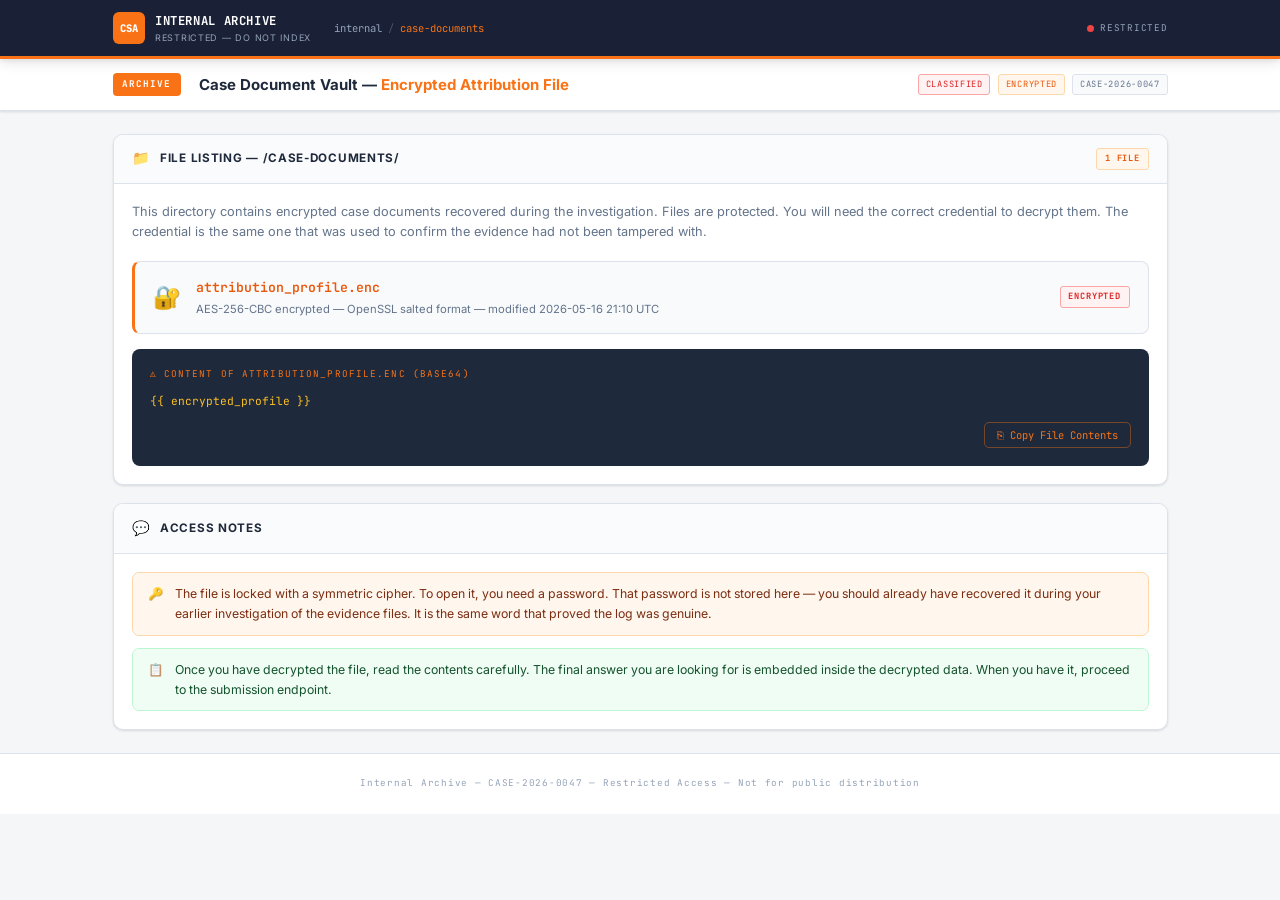
==== templates/threat_intel_archive.html @ a0a6382c "init" ====
<!DOCTYPE html>
<html lang="en">
<head>
  <meta charset="UTF-8"/>
  <meta name="viewport" content="width=device-width,initial-scale=1.0"/>
  <title>Internal Archive — Restricted Access</title>
  <meta name="description" content="Internal document archive. Authorised access only."/>
  <meta name="robots" content="noindex, nofollow"/>
  <!-- This file is encrypted. The password is the same secret used to verify the audit log integrity. -->
  <link rel="preconnect" href="https://fonts.googleapis.com"/>
  <link href="https://fonts.googleapis.com/css2?family=JetBrains+Mono:wght@400;500;700&family=Inter:wght@400;500;600&display=swap" rel="stylesheet"/>
  <link rel="stylesheet" href="/static/style.css"/>
</head>
<body>
<nav class="navbar">
  <div class="navbar-inner">
    <a class="nav-brand" href="/">
      <div class="nav-brand-icon">CSA</div>
      <div>
        <div class="nav-brand-text">INTERNAL ARCHIVE</div>
        <div class="nav-brand-sub">RESTRICTED — DO NOT INDEX</div>
      </div>
    </a>
    <div class="nav-breadcrumb">
      <span style="color:#94a3b8">internal</span>
      <span class="nav-sep">/</span>
      <span class="nav-cur">case-documents</span>
    </div>
    <div class="nav-status-bar">
      <div class="nav-stat"><span class="dot dot-r"></span>RESTRICTED</div>
    </div>
  </div>
</nav>

<div class="case-banner">
  <div class="case-banner-inner">
    <span class="case-badge">ARCHIVE</span>
    <div class="case-title">Case Document Vault — <span>Encrypted Attribution File</span></div>
    <div class="case-meta-chips">
      <span class="chip chip-red">CLASSIFIED</span>
      <span class="chip chip-orange">ENCRYPTED</span>
      <span class="chip chip-gray">CASE-2026-0047</span>
    </div>
  </div>
</div>

<main class="container">

  <section class="card">
    <div class="card-header">
      <span class="card-header-icon">📁</span>
      <span class="card-header-title">File Listing — /case-documents/</span>
      <span class="badge badge-orange">1 FILE</span>
    </div>
    <div class="card-body">
      <p style="font-size:.85rem;color:var(--text-d);margin-bottom:1.2rem;">
        This directory contains encrypted case documents recovered during the investigation.
        Files are protected. You will need the correct credential to decrypt them.
        The credential is the same one that was used to confirm the evidence had not been tampered with.
      </p>

      <!-- File entry -->
      <div style="background:#f8fafc;border:1px solid var(--border);border-left:3px solid var(--orange);border-radius:8px;padding:1rem 1.2rem;margin-bottom:1rem">
        <div style="display:flex;align-items:center;gap:1rem">
          <span style="font-size:1.5rem">🔐</span>
          <div style="flex:1">
            <div style="font-family:'JetBrains Mono',monospace;font-size:.88rem;font-weight:600;color:var(--orange-d)">attribution_profile.enc</div>
            <div style="font-size:.75rem;color:var(--text-d);margin-top:.15rem">AES-256-CBC encrypted — OpenSSL salted format — modified 2026-05-16 21:10 UTC</div>
          </div>
          <span class="badge badge-red">ENCRYPTED</span>
        </div>
      </div>

      <!-- Encrypted blob -->
      <div style="background:#1e293b;border-radius:8px;padding:1.2rem;margin-top:.5rem">
        <div style="font-family:'JetBrains Mono',monospace;font-size:.62rem;letter-spacing:.12em;text-transform:uppercase;color:var(--orange);margin-bottom:.7rem">
          ⚠ CONTENT OF attribution_profile.enc (BASE64)
        </div>
        <pre id="enc-blob" style="font-family:'JetBrains Mono',monospace;font-size:.75rem;color:#fbbf24;word-break:break-all;white-space:pre-wrap;line-height:1.7">{{ encrypted_profile }}</pre>
        <div style="display:flex;justify-content:flex-end;margin-top:.7rem">
          <button onclick="copyBlob()" id="copy-btn"
            style="background:transparent;border:1px solid rgba(249,115,22,.4);color:var(--orange);font-family:'JetBrains Mono',monospace;font-size:.7rem;padding:.35rem .8rem;border-radius:5px;cursor:pointer">
            ⎘ Copy File Contents
          </button>
        </div>
      </div>
    </div>
  </section>

  <section class="card">
    <div class="card-header">
      <span class="card-header-icon">💬</span>
      <span class="card-header-title">Access Notes</span>
    </div>
    <div class="card-body">
      <div style="display:flex;flex-direction:column;gap:.8rem">
        <div style="display:flex;gap:.8rem;padding:.75rem 1rem;background:#fff7ed;border:1px solid #fed7aa;border-radius:7px;font-size:.82rem">
          <span style="flex-shrink:0">🔑</span>
          <span style="color:#7c2d12">
            The file is locked with a symmetric cipher. To open it, you need a password.
            That password is not stored here — you should already have recovered it during your earlier investigation of the evidence files.
            It is the same word that proved the log was genuine.
          </span>
        </div>
        <div style="display:flex;gap:.8rem;padding:.75rem 1rem;background:#f0fdf4;border:1px solid #bbf7d0;border-radius:7px;font-size:.82rem">
          <span style="flex-shrink:0">📋</span>
          <span style="color:#14532d">
            Once you have decrypted the file, read the contents carefully.
            The final answer you are looking for is embedded inside the decrypted data.
            When you have it, proceed to the submission endpoint.
          </span>
        </div>
      </div>
    </div>
  </section>

</main>

<footer class="footer">
  Internal Archive &mdash; CASE-2026-0047 &mdash; Restricted Access &mdash; Not for public distribution
</footer>

<script>
  function copyBlob(){
    navigator.clipboard.writeText(document.getElementById('enc-blob').textContent.trim()).then(()=>{
      const b=document.getElementById('copy-btn');
      b.textContent='✓ Copied';
      setTimeout(()=>b.textContent='⎘ Copy File Contents',2000);
    });
  }
</script>
</body>
</html>
---- static/style.css ----
/* Operation Ghost Logs — Formal White + Orange Theme */
*,*::before,*::after{box-sizing:border-box;margin:0;padding:0}

:root{
  --bg:#f4f6f8;--bg-card:#ffffff;--bg-nav:#1a2035;
  --border:#dde3ec;--border-dark:#c5cdd9;
  --text:#1e293b;--text-d:#64748b;--text-light:#94a3b8;
  --orange:#f97316;--orange-d:#ea580c;--orange-bg:#fff7ed;--orange-border:#fed7aa;
  --blue:#1a2035;--blue-light:#2d3a55;
  --red:#dc2626;--red-bg:#fef2f2;
  --green:#16a34a;--green-bg:#f0fdf4;
  --shadow:0 1px 3px rgba(0,0,0,.08),0 1px 2px rgba(0,0,0,.05);
  --shadow-md:0 4px 12px rgba(0,0,0,.1),0 2px 4px rgba(0,0,0,.06);
  --mono:'JetBrains Mono',monospace;--sans:'Inter',sans-serif;
}

html{scroll-behavior:smooth;font-size:15px}
body{background:var(--bg);color:var(--text);font-family:var(--sans);min-height:100vh;line-height:1.6}

/* NAVBAR */
.navbar{background:var(--bg-nav);border-bottom:3px solid var(--orange);box-shadow:var(--shadow-md);position:sticky;top:0;z-index:200}
.navbar-inner{max-width:1100px;margin:0 auto;display:flex;align-items:center;height:56px;padding:0 1.5rem;gap:1.5rem}
.nav-brand{display:flex;align-items:center;gap:.7rem;text-decoration:none}
.nav-brand-icon{width:32px;height:32px;background:var(--orange);border-radius:6px;display:flex;align-items:center;justify-content:center;font-family:var(--mono);font-size:.7rem;font-weight:800;color:#fff;flex-shrink:0}
.nav-brand-text{font-family:var(--mono);font-size:.82rem;font-weight:700;color:#fff;letter-spacing:.05em}
.nav-brand-sub{font-size:.6rem;color:#94a3b8;letter-spacing:.08em}
.nav-breadcrumb{display:flex;align-items:center;gap:.4rem;font-family:var(--mono);font-size:.7rem;color:#94a3b8;flex:1}
.nav-sep{color:#4b5563}
.nav-cur{color:var(--orange)}
.nav-status-bar{display:flex;align-items:center;gap:1rem}
.nav-stat{display:flex;align-items:center;gap:.4rem;font-family:var(--mono);font-size:.62rem;color:#94a3b8;letter-spacing:.08em;white-space:nowrap}
.dot{width:7px;height:7px;border-radius:50%;flex-shrink:0}
.dot-g{background:#22c55e;animation:blink 2s infinite}
.dot-r{background:#ef4444;animation:blink 1s infinite}
@keyframes blink{0%,100%{opacity:1}50%{opacity:.2}}

/* CASE BANNER */
.case-banner{background:#fff;border-bottom:1px solid var(--border);box-shadow:var(--shadow)}
.case-banner-inner{max-width:1100px;margin:0 auto;padding:.9rem 1.5rem;display:flex;align-items:center;gap:1.2rem;flex-wrap:wrap}
.case-badge{background:var(--orange);color:#fff;font-family:var(--mono);font-size:.62rem;font-weight:700;padding:.25rem .65rem;border-radius:4px;letter-spacing:.1em;white-space:nowrap}
.case-badge-outline{background:transparent;color:var(--orange);border:1px solid var(--orange);font-family:var(--mono);font-size:.62rem;font-weight:700;padding:.25rem .65rem;border-radius:4px;letter-spacing:.1em;white-space:nowrap}
.case-title{font-size:1rem;font-weight:700;color:var(--text);flex:1}
.case-title span{color:var(--orange)}
.case-meta-chips{display:flex;gap:.5rem;flex-wrap:wrap}
.chip{font-family:var(--mono);font-size:.58rem;padding:.15rem .45rem;border-radius:3px;border:1px solid;letter-spacing:.08em}
.chip-red{background:var(--red-bg);color:var(--red);border-color:#fca5a5}
.chip-orange{background:var(--orange-bg);color:var(--orange-d);border-color:var(--orange-border)}
.chip-blue{background:#eff6ff;color:#1d4ed8;border-color:#bfdbfe}
.chip-gray{background:#f8fafc;color:var(--text-d);border-color:var(--border)}

/* MAIN */
.container{max-width:1100px;margin:0 auto;padding:1.5rem;display:flex;flex-direction:column;gap:1.2rem}

/* CARDS */
.card{background:var(--bg-card);border:1px solid var(--border);border-radius:10px;box-shadow:var(--shadow);overflow:hidden}
.card-header{display:flex;align-items:center;gap:.7rem;padding:.85rem 1.2rem;border-bottom:1px solid var(--border);background:#fafbfc}
.card-header-icon{font-size:.95rem;flex-shrink:0}
.card-header-title{font-size:.78rem;font-weight:700;letter-spacing:.06em;text-transform:uppercase;color:var(--text);flex:1}
.card-body{padding:1.2rem}

/* BADGES */
.badge{font-family:var(--mono);font-size:.58rem;font-weight:700;letter-spacing:.1em;padding:.2rem .5rem;border-radius:3px;text-transform:uppercase}
.badge-red{background:var(--red-bg);color:var(--red);border:1px solid #fca5a5}
.badge-orange{background:var(--orange-bg);color:var(--orange-d);border:1px solid var(--orange-border)}
.badge-blue{background:#eff6ff;color:#1d4ed8;border:1px solid #bfdbfe}
.badge-green{background:var(--green-bg);color:var(--green);border:1px solid #bbf7d0}
.badge-gray{background:#f8fafc;color:var(--text-d);border:1px solid var(--border)}

/* TIMELINE */
.timeline{display:flex;flex-direction:column;gap:0;position:relative}
.timeline::before{content:'';position:absolute;left:71px;top:8px;bottom:8px;width:1px;background:var(--border)}
.tl-item{display:flex;align-items:flex-start;gap:1rem;padding:.8rem 0;border-bottom:1px solid #f1f5f9}
.tl-item:last-child{border-bottom:none}
.tl-left{text-align:right;width:60px;flex-shrink:0}
.tl-time{font-family:var(--mono);font-size:.62rem;color:var(--text-light);display:block}
.tl-dot-wrap{display:flex;justify-content:flex-end;padding-top:.35rem}
.tl-dot{width:10px;height:10px;border-radius:50%;flex-shrink:0}
.tl-dot-ok{background:var(--green);border:2px solid #fff;box-shadow:0 0 0 2px var(--green)}
.tl-dot-warn{background:var(--orange);border:2px solid #fff;box-shadow:0 0 0 2px var(--orange)}
.tl-dot-crit{background:var(--red);border:2px solid #fff;box-shadow:0 0 0 2px var(--red)}
.tl-content{padding-left:.5rem;flex:1}
.tl-content h4{font-size:.84rem;font-weight:600;color:var(--text);margin-bottom:.15rem}
.tl-content p{font-size:.78rem;color:var(--text-d)}
.tl-content code{font-family:var(--mono);font-size:.72rem;background:#f1f5f9;padding:.05rem .3rem;border-radius:3px;color:var(--orange-d)}

/* FILE CARDS */
.file-grid{display:flex;flex-direction:column;gap:.6rem}
.file-card{display:flex;align-items:center;gap:.9rem;padding:.9rem 1.1rem;background:#fff;border:1px solid var(--border);border-left:3px solid var(--orange);border-radius:8px;text-decoration:none;color:var(--text);box-shadow:var(--shadow);transition:all .2s}
.file-card:hover{border-left-color:var(--orange-d);box-shadow:var(--shadow-md);transform:translateX(2px)}
.file-icon{font-size:1.5rem;flex-shrink:0}
.file-name{font-family:var(--mono);font-size:.88rem;font-weight:600;color:var(--orange-d)}
.file-desc{font-size:.75rem;color:var(--text-d);margin-top:.1rem}
.file-dl{color:var(--orange);font-size:1.1rem;font-weight:700;margin-left:auto;transition:transform .2s}
.file-card:hover .file-dl{transform:translateY(2px)}

/* SCORE TABLE */
.score-table{width:100%;border-collapse:collapse;font-size:.84rem}
.score-table th{text-align:left;padding:.5rem .7rem;font-family:var(--mono);font-size:.62rem;letter-spacing:.1em;text-transform:uppercase;color:var(--text-d);border-bottom:2px solid var(--border)}
.score-table td{padding:.6rem .7rem;border-bottom:1px solid #f1f5f9;color:var(--text-d)}
.score-table tfoot td{border-top:2px solid var(--border);border-bottom:none;font-weight:700;color:var(--text)}
.pts{font-family:var(--mono);font-weight:700;color:var(--orange-d)}
.pts-total{font-size:1rem;color:var(--orange)}

/* FORMS */
.form-label{font-family:var(--mono);font-size:.65rem;color:var(--text-d);letter-spacing:.1em;text-transform:uppercase;display:block;margin-bottom:.4rem}
.input-row{display:flex;gap:.6rem;flex-wrap:wrap}
.form-input{flex:1;min-width:200px;padding:.65rem .9rem;background:#fff;border:1px solid var(--border-dark);border-radius:6px;color:var(--text);font-family:var(--mono);font-size:.9rem;outline:none;transition:all .2s}
.form-input:focus{border-color:var(--orange);box-shadow:0 0 0 3px rgba(249,115,22,.15)}
.form-input::placeholder{color:var(--text-light)}
.btn{display:inline-flex;align-items:center;gap:.5rem;padding:.65rem 1.2rem;border-radius:6px;font-family:var(--mono);font-size:.75rem;font-weight:700;letter-spacing:.06em;cursor:pointer;white-space:nowrap;text-decoration:none;border:none;transition:all .2s}
.btn-orange{background:var(--orange);color:#fff}
.btn-orange:hover{background:var(--orange-d);box-shadow:0 4px 12px rgba(249,115,22,.35);transform:translateY(-1px)}
.btn-outline{background:#fff;color:var(--orange);border:1px solid var(--orange)}
.btn-outline:hover{background:var(--orange-bg)}

/* ALERTS */
.alert{display:flex;align-items:center;gap:.7rem;padding:.8rem 1rem;border-radius:7px;font-family:var(--mono);font-size:.8rem;margin-bottom:.9rem;border:1px solid}
.alert-err{background:var(--red-bg);border-color:#fca5a5;color:var(--red)}
.alert-ok{background:var(--green-bg);border-color:#bbf7d0;color:var(--green)}

/* THREAT META */
.meta-grid{display:grid;grid-template-columns:repeat(auto-fill,minmax(190px,1fr));gap:.9rem}
.meta-full{grid-column:1/-1}
.meta-label{font-family:var(--mono);font-size:.6rem;letter-spacing:.12em;text-transform:uppercase;color:var(--text-light);margin-bottom:.25rem}
.meta-value{font-size:.9rem;font-weight:500;color:var(--text)}
.meta-mono{font-family:var(--mono);color:var(--orange-d)}

/* RISK WIDGET */
.risk-widget{display:flex;align-items:center;gap:2rem;padding:1.2rem;background:var(--red-bg);border:1px solid #fca5a5;border-radius:10px;margin-bottom:1.2rem}
.risk-score{text-align:center}
.risk-num{font-family:var(--mono);font-size:3rem;font-weight:800;color:var(--red);line-height:1}
.risk-max{font-family:var(--mono);font-size:.7rem;color:var(--text-d)}
.risk-bar-wrap{flex:1}
.risk-bar-label{font-family:var(--mono);font-size:.62rem;color:var(--text-d);margin-bottom:.4rem;letter-spacing:.1em}
.risk-bar{height:8px;background:#fee2e2;border-radius:4px;overflow:hidden}
.risk-bar-fill{height:100%;border-radius:4px;background:linear-gradient(90deg,var(--orange),var(--red));transition:width .8s ease}
.risk-tags{display:flex;flex-wrap:wrap;gap:.4rem;margin-top:.8rem}

/* ENCRYPTED BLOB */
.enc-wrapper{background:#1e293b;border-radius:8px;padding:1.1rem;margin-bottom:.9rem}
.enc-header{font-family:var(--mono);font-size:.62rem;letter-spacing:.12em;text-transform:uppercase;color:var(--orange);margin-bottom:.6rem}
.enc-blob{font-family:var(--mono);font-size:.75rem;color:#fbbf24;word-break:break-all;white-space:pre-wrap;line-height:1.7}
.enc-footer{display:flex;justify-content:flex-end;margin-top:.6rem}

/* DECRYPT STEPS */
.dec-steps{display:flex;flex-direction:column;gap:.5rem;margin-top:.9rem}
.dec-step{display:flex;align-items:flex-start;gap:.75rem;padding:.65rem .9rem;background:#f8fafc;border:1px solid var(--border);border-left:3px solid var(--orange);border-radius:6px}
.dec-label{font-family:var(--mono);font-size:.6rem;font-weight:700;color:var(--orange-d);white-space:nowrap;min-width:60px;padding-top:.05rem}
.dec-step code{font-family:var(--mono);font-size:.72rem;color:#1e293b;word-break:break-all}

/* PROFILE JSON */
.profile-json{font-family:var(--mono);font-size:.82rem;color:#16a34a;background:#f0fdf4;padding:1.1rem;border-radius:8px;border:1px solid #bbf7d0;white-space:pre;overflow-x:auto;line-height:1.7}

/* MAP */
.map-container{height:300px;border-radius:8px;overflow:hidden;border:1px solid var(--border)}
.map-caption{font-family:var(--mono);font-size:.72rem;color:var(--text-d);text-align:center;margin-top:.6rem}

/* 404 */
.page-404{display:flex;flex-direction:column;align-items:center;justify-content:center;min-height:80vh;text-align:center;padding:2rem}
.e404-code{font-family:var(--mono);font-size:6rem;font-weight:800;color:#e2e8f0;line-height:1}
.e404-msg{font-family:var(--mono);font-size:.9rem;color:var(--red);letter-spacing:.15em;margin:.8rem 0}
.e404-sub{color:var(--text-d);max-width:380px;margin-bottom:1.8rem;font-size:.88rem}

/* FOOTER */
.footer{text-align:center;padding:1.5rem;font-family:var(--mono);font-size:.62rem;color:var(--text-light);letter-spacing:.08em;border-top:1px solid var(--border);background:#fff}

@media(max-width:640px){
  .nav-stat{display:none}
  .input-row{flex-direction:column}
  .btn{width:100%;justify-content:center}
  .risk-widget{flex-direction:column}
  .timeline::before{left:59px}
}
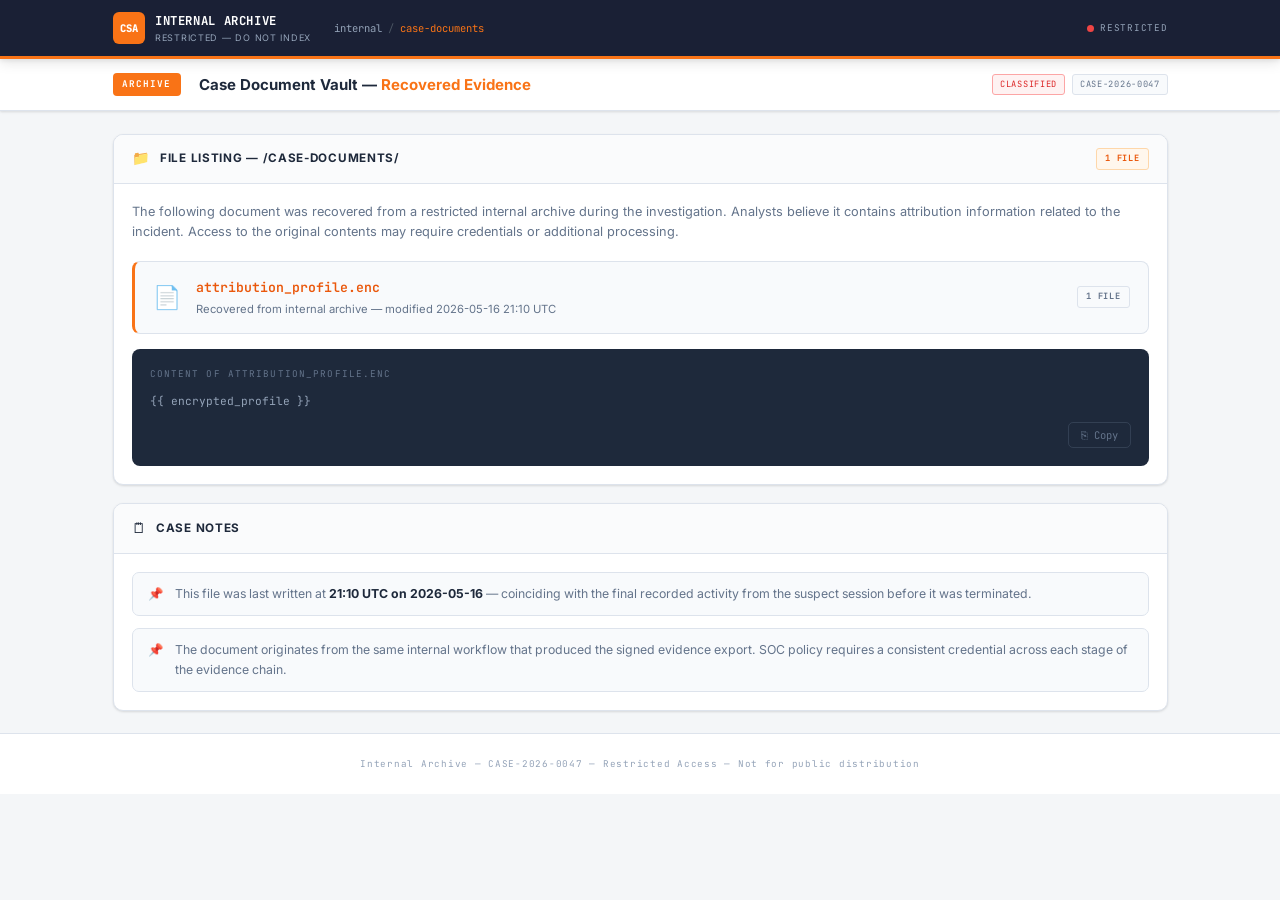
==== commit 8017ad51: "feat : remove direct hint" ====
--- a/templates/threat_intel_archive.html
+++ b/templates/threat_intel_archive.html
@@ -6,12 +6,15 @@
   <title>Internal Archive — Restricted Access</title>
   <meta name="description" content="Internal document archive. Authorised access only."/>
   <meta name="robots" content="noindex, nofollow"/>
-  <!-- This file is encrypted. The password is the same secret used to verify the audit log integrity. -->
   <link rel="preconnect" href="https://fonts.googleapis.com"/>
   <link href="https://fonts.googleapis.com/css2?family=JetBrains+Mono:wght@400;500;700&family=Inter:wght@400;500;600&display=swap" rel="stylesheet"/>
   <link rel="stylesheet" href="/static/style.css"/>
 </head>
 <body>
+
+<!-- Archive uses standard OpenSSL export format -->
+<!-- Password reused across evidence protection workflow -->
+
 <nav class="navbar">
   <div class="navbar-inner">
     <a class="nav-brand" href="/">
@@ -35,10 +38,9 @@
 <div class="case-banner">
   <div class="case-banner-inner">
     <span class="case-badge">ARCHIVE</span>
-    <div class="case-title">Case Document Vault — <span>Encrypted Attribution File</span></div>
+    <div class="case-title">Case Document Vault — <span>Recovered Evidence</span></div>
     <div class="case-meta-chips">
       <span class="chip chip-red">CLASSIFIED</span>
-      <span class="chip chip-orange">ENCRYPTED</span>
       <span class="chip chip-gray">CASE-2026-0047</span>
     </div>
   </div>
@@ -54,33 +56,33 @@
     </div>
     <div class="card-body">
       <p style="font-size:.85rem;color:var(--text-d);margin-bottom:1.2rem;">
-        This directory contains encrypted case documents recovered during the investigation.
-        Files are protected. You will need the correct credential to decrypt them.
-        The credential is the same one that was used to confirm the evidence had not been tampered with.
+        The following document was recovered from a restricted internal archive during the investigation.
+        Analysts believe it contains attribution information related to the incident.
+        Access to the original contents may require credentials or additional processing.
       </p>
 
       <!-- File entry -->
       <div style="background:#f8fafc;border:1px solid var(--border);border-left:3px solid var(--orange);border-radius:8px;padding:1rem 1.2rem;margin-bottom:1rem">
         <div style="display:flex;align-items:center;gap:1rem">
-          <span style="font-size:1.5rem">🔐</span>
+          <span style="font-size:1.5rem">📄</span>
           <div style="flex:1">
             <div style="font-family:'JetBrains Mono',monospace;font-size:.88rem;font-weight:600;color:var(--orange-d)">attribution_profile.enc</div>
-            <div style="font-size:.75rem;color:var(--text-d);margin-top:.15rem">AES-256-CBC encrypted — OpenSSL salted format — modified 2026-05-16 21:10 UTC</div>
+            <div style="font-size:.75rem;color:var(--text-d);margin-top:.15rem">Recovered from internal archive — modified 2026-05-16 21:10 UTC</div>
           </div>
-          <span class="badge badge-red">ENCRYPTED</span>
+          <span class="badge badge-gray">1 FILE</span>
         </div>
       </div>
 
-      <!-- Encrypted blob -->
+      <!-- File contents -->
       <div style="background:#1e293b;border-radius:8px;padding:1.2rem;margin-top:.5rem">
-        <div style="font-family:'JetBrains Mono',monospace;font-size:.62rem;letter-spacing:.12em;text-transform:uppercase;color:var(--orange);margin-bottom:.7rem">
-          ⚠ CONTENT OF attribution_profile.enc (BASE64)
+        <div style="font-family:'JetBrains Mono',monospace;font-size:.62rem;letter-spacing:.12em;text-transform:uppercase;color:#64748b;margin-bottom:.7rem">
+          CONTENT OF attribution_profile.enc
         </div>
-        <pre id="enc-blob" style="font-family:'JetBrains Mono',monospace;font-size:.75rem;color:#fbbf24;word-break:break-all;white-space:pre-wrap;line-height:1.7">{{ encrypted_profile }}</pre>
+        <pre id="enc-blob" style="font-family:'JetBrains Mono',monospace;font-size:.75rem;color:#94a3b8;word-break:break-all;white-space:pre-wrap;line-height:1.7">{{ encrypted_profile }}</pre>
         <div style="display:flex;justify-content:flex-end;margin-top:.7rem">
           <button onclick="copyBlob()" id="copy-btn"
-            style="background:transparent;border:1px solid rgba(249,115,22,.4);color:var(--orange);font-family:'JetBrains Mono',monospace;font-size:.7rem;padding:.35rem .8rem;border-radius:5px;cursor:pointer">
-            ⎘ Copy File Contents
+            style="background:transparent;border:1px solid rgba(100,116,139,.3);color:#64748b;font-family:'JetBrains Mono',monospace;font-size:.7rem;padding:.35rem .8rem;border-radius:5px;cursor:pointer">
+            ⎘ Copy
           </button>
         </div>
       </div>
@@ -89,25 +91,23 @@
 
   <section class="card">
     <div class="card-header">
-      <span class="card-header-icon">💬</span>
-      <span class="card-header-title">Access Notes</span>
+      <span class="card-header-icon">🗒</span>
+      <span class="card-header-title">Case Notes</span>
     </div>
     <div class="card-body">
       <div style="display:flex;flex-direction:column;gap:.8rem">
-        <div style="display:flex;gap:.8rem;padding:.75rem 1rem;background:#fff7ed;border:1px solid #fed7aa;border-radius:7px;font-size:.82rem">
-          <span style="flex-shrink:0">🔑</span>
-          <span style="color:#7c2d12">
-            The file is locked with a symmetric cipher. To open it, you need a password.
-            That password is not stored here — you should already have recovered it during your earlier investigation of the evidence files.
-            It is the same word that proved the log was genuine.
+        <div style="display:flex;gap:.8rem;padding:.75rem 1rem;background:#f8fafc;border:1px solid var(--border);border-radius:7px;font-size:.82rem;color:var(--text-d)">
+          <span style="flex-shrink:0">📌</span>
+          <span>
+            This file was last written at <strong style="color:var(--text)">21:10 UTC on 2026-05-16</strong> —
+            coinciding with the final recorded activity from the suspect session before it was terminated.
           </span>
         </div>
-        <div style="display:flex;gap:.8rem;padding:.75rem 1rem;background:#f0fdf4;border:1px solid #bbf7d0;border-radius:7px;font-size:.82rem">
-          <span style="flex-shrink:0">📋</span>
-          <span style="color:#14532d">
-            Once you have decrypted the file, read the contents carefully.
-            The final answer you are looking for is embedded inside the decrypted data.
-            When you have it, proceed to the submission endpoint.
+        <div style="display:flex;gap:.8rem;padding:.75rem 1rem;background:#f8fafc;border:1px solid var(--border);border-radius:7px;font-size:.82rem;color:var(--text-d)">
+          <span style="flex-shrink:0">📌</span>
+          <span>
+            The document originates from the same internal workflow that produced the signed evidence export.
+            SOC policy requires a consistent credential across each stage of the evidence chain.
           </span>
         </div>
       </div>
@@ -125,7 +125,7 @@
     navigator.clipboard.writeText(document.getElementById('enc-blob').textContent.trim()).then(()=>{
       const b=document.getElementById('copy-btn');
       b.textContent='✓ Copied';
-      setTimeout(()=>b.textContent='⎘ Copy File Contents',2000);
+      setTimeout(()=>b.textContent='⎘ Copy',2000);
     });
   }
 </script>
